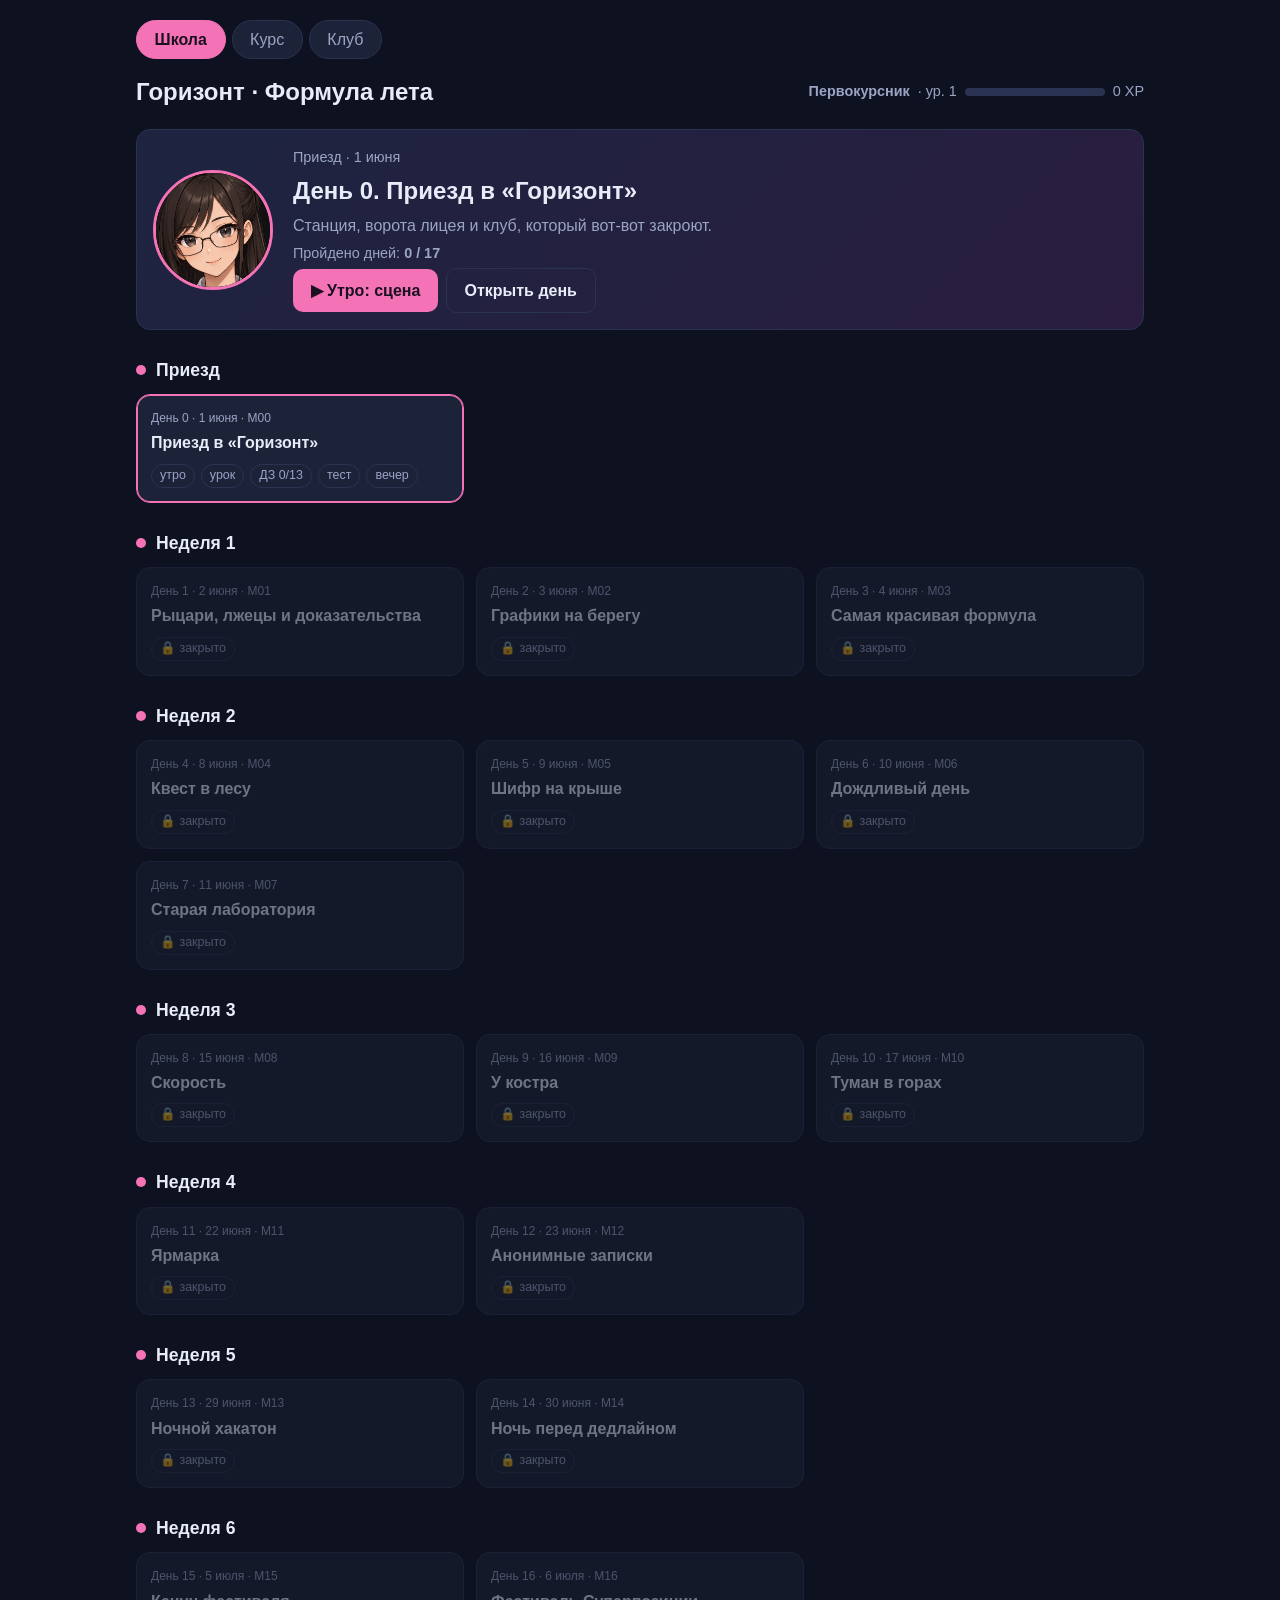
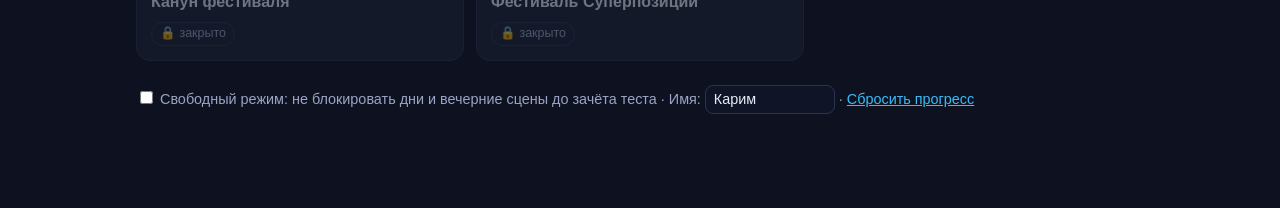
==== index.html @ 633d95f1 "Обновление игры" ====
<!doctype html>
<html lang="ru">
<head>
<meta charset="utf-8">
<meta name="viewport" content="width=device-width,initial-scale=1">
<title>Математика для квантового инженера</title>
<link rel="stylesheet" href="vendor/katex/katex.min.css">
<link rel="stylesheet" href="css/style.css">
</head>
<body>
<div id="app"></div>
<script src="vendor/katex/katex.min.js"></script>
<script src="vendor/katex/auto-render.min.js"></script>
<script src="js/sprites.js"></script>
<script src="js/world.js"></script>
<script src="js/course.js"></script>
<script src="js/curriculum.js"></script>
<script src="js/schedule.js"></script>
<script src="js/story/d00a.js"></script>
<script src="js/story/d00b.js"></script>
<script src="js/story/d01a.js"></script>
<script src="js/story/d01b.js"></script>
<script src="js/story/d02a.js"></script>
<script src="js/story/d02b.js"></script>
<script src="js/story/d03a.js"></script>
<script src="js/story/d03b.js"></script>
<script src="js/story/d04a.js"></script>
<script src="js/story/d04b.js"></script>
<script src="js/story/d05a.js"></script>
<script src="js/story/d05b.js"></script>
<script src="js/story/d06a.js"></script>
<script src="js/story/d06b.js"></script>
<script src="js/story/d07a.js"></script>
<script src="js/story/d07b.js"></script>
<script src="js/story/d08a.js"></script>
<script src="js/story/d08b.js"></script>
<script src="js/story/d09a.js"></script>
<script src="js/story/d09b.js"></script>
<script src="js/story/d10a.js"></script>
<script src="js/story/d10b.js"></script>
<script src="js/story/d11a.js"></script>
<script src="js/story/d11b.js"></script>
<script src="js/story/d12a.js"></script>
<script src="js/story/d12b.js"></script>
<script src="js/story/d13a.js"></script>
<script src="js/story/d13b.js"></script>
<script src="js/story/d14a.js"></script>
<script src="js/story/d14b.js"></script>
<script src="js/story/d15a.js"></script>
<script src="js/story/d15b.js"></script>
<script src="js/story/d16a.js"></script>
<script src="js/story/d16b.js"></script>
<script src="js/story/d16c.js"></script>
<script src="js/novel.js"></script>
<script src="js/modules/m00.js"></script>
<script src="js/modules/m01.js"></script>
<script src="js/modules/m02.js"></script>
<script src="js/modules/m03.js"></script>
<script src="js/modules/m04.js"></script>
<script src="js/modules/m05.js"></script>
<script src="js/modules/m06.js"></script>
<script src="js/modules/m07.js"></script>
<script src="js/modules/m08.js"></script>
<script src="js/modules/m09.js"></script>
<script src="js/modules/m10.js"></script>
<script src="js/modules/m11.js"></script>
<script src="js/modules/m12.js"></script>
<script src="js/modules/m13.js"></script>
<script src="js/modules/m14.js"></script>
<script src="js/modules/m15.js"></script>
<script src="js/modules/m16.js"></script>
<script src="js/engine.js"></script>
</body>
</html>
---- css/style.css ----
:root{--bg:#0e1220;--bg2:#161b2e;--card:#1c2238;--line:#2b3352;--tx:#e8ecf8;--mut:#9aa4c4;--acc:#f472b6;--acc2:#38bdf8;--ok:#34d399;--bad:#fb7185;--gold:#facc15;--r:14px}
*{box-sizing:border-box}
html,body{margin:0;height:100%;background:var(--bg);color:var(--tx);font:16px/1.6 -apple-system,"SF Pro Text","Segoe UI",Roboto,Arial,sans-serif}
a{color:var(--acc2)}
button{font:inherit;color:inherit;cursor:pointer}
.btn{background:var(--acc);color:#1a1020;border:0;border-radius:10px;padding:.55em 1.1em;font-weight:600}
.btn:hover{filter:brightness(1.1)}
.btn.ghost{background:transparent;border:1px solid var(--line);color:var(--tx)}
.btn.ghost:hover{border-color:var(--acc2)}
.btn.sm{padding:.3em .8em;font-size:.9em}
.btn[disabled]{opacity:.4;cursor:default}
.wrap{max-width:1040px;margin:0 auto;padding:20px 16px 80px}
.top{display:flex;align-items:center;gap:14px;flex-wrap:wrap;margin-bottom:18px}
.top h1{font-size:1.5rem;margin:0;flex:1}
.xp{display:flex;align-items:center;gap:8px;font-size:.9rem;color:var(--mut)}
.bar{width:140px;height:8px;border-radius:6px;background:var(--line);overflow:hidden}
.bar>i{display:block;height:100%;background:linear-gradient(90deg,var(--acc),var(--gold))}
.hero{display:flex;gap:20px;align-items:center;background:linear-gradient(135deg,#1d2440,#2a1d3f);border:1px solid var(--line);border-radius:var(--r);padding:16px;margin-bottom:22px}
.hero img,.hero svg{width:120px;height:120px;border-radius:50%;object-fit:cover;object-position:top;border:3px solid var(--acc);background:#111}
.hero p{margin:.2em 0;color:var(--mut)}
.block{margin:26px 0 8px}
.block h2{font-size:1.1rem;margin:0 0 10px;display:flex;align-items:center;gap:10px}
.block h2:before{content:"";width:10px;height:10px;border-radius:50%;background:var(--c)}
.grid{display:grid;grid-template-columns:repeat(auto-fill,minmax(250px,1fr));gap:12px}
.mod{background:var(--card);border:1px solid var(--line);border-radius:var(--r);padding:14px;cursor:pointer;transition:.15s;position:relative}
.mod:hover{transform:translateY(-2px);border-color:var(--c)}
.mod .n{font-size:.75rem;color:var(--mut)}
.mod .t{font-weight:600;margin:2px 0 8px}
.mod .st{display:flex;gap:6px;font-size:.78rem;color:var(--mut)}
.chip{padding:1px 8px;border-radius:20px;border:1px solid var(--line)}
.chip.on{background:rgba(52,211,153,.15);border-color:var(--ok);color:var(--ok)}
.mod.stub{opacity:.45}
.tabs{display:flex;gap:8px;flex-wrap:wrap;margin:14px 0}
.tab{background:var(--card);border:1px solid var(--line);border-radius:10px;padding:.5em 1em}
.tab.on{border-color:var(--acc);background:#2a1f3a}
.panel{background:var(--card);border:1px solid var(--line);border-radius:var(--r);padding:18px;margin-bottom:14px}
.panel h3{margin-top:0}
.task .q{margin-bottom:10px}
.task input[type=text]{background:#0f1426;border:1px solid var(--line);color:var(--tx);border-radius:8px;padding:.45em .7em;width:min(320px,100%);font:inherit}
.task .row{display:flex;gap:8px;flex-wrap:wrap;align-items:center}
.task .fb{margin-top:8px;font-size:.95rem}
.ok{color:var(--ok)}.bad{color:var(--bad)}
details.sol{margin-top:8px;color:var(--mut)}
details.sol[open]{color:var(--tx)}
.opt{display:block;padding:.45em .7em;margin:6px 0;border:1px solid var(--line);border-radius:10px;cursor:pointer}
.opt:hover{border-color:var(--acc2)}
.opt.sel{border-color:var(--acc);background:#2a1f3a}
.opt.right{border-color:var(--ok);background:rgba(52,211,153,.12)}
.opt.wrong{border-color:var(--bad);background:rgba(251,113,133,.12)}
.opt input{margin-right:8px}
.why{color:var(--mut);font-size:.92rem;margin:4px 0 0 4px}
.links a{display:block;padding:8px 0;border-bottom:1px solid var(--line);text-decoration:none}
.links small{color:var(--mut);display:block}
.kind{font-size:.72rem;border:1px solid var(--line);border-radius:6px;padding:0 6px;margin-right:6px;color:var(--mut)}
/* novel */
.stage{position:fixed;inset:0;background:radial-gradient(1200px 600px at 50% 0,#27305a 0,#10142a 60%,#0a0d1c 100%);display:flex;flex-direction:column;overflow:hidden}
.stage:before{content:"";position:absolute;inset:0;background:repeating-linear-gradient(90deg,transparent 0 119px,rgba(255,255,255,.025) 119px 120px),repeating-linear-gradient(0deg,transparent 0 119px,rgba(255,255,255,.025) 119px 120px)}
.stage .hud{position:relative;z-index:3;display:flex;gap:10px;align-items:center;padding:10px 14px}
.stage .hud .ttl{flex:1;color:var(--mut);font-size:.9rem;white-space:nowrap;overflow:hidden;text-overflow:ellipsis}
.sprite{position:absolute;bottom:0;left:50%;transform:translateX(-50%);height:88%;max-width:90%;z-index:1;display:flex;align-items:flex-end;justify-content:center;pointer-events:none}
.sprite img,.sprite svg{height:100%;max-width:100%;object-fit:contain;animation:breath 4s ease-in-out infinite;transform-origin:bottom center;filter:drop-shadow(0 8px 24px rgba(0,0,0,.5))}
.sprite.dim img,.sprite.dim svg{filter:brightness(.55) drop-shadow(0 8px 24px rgba(0,0,0,.5))}
@keyframes breath{0%,100%{transform:scaleY(1)}50%{transform:scaleY(1.008)}}
.dlg{position:absolute;left:0;right:0;bottom:0;z-index:4;padding:12px;display:flex;justify-content:center}
.dlg .box{width:min(900px,100%);background:rgba(14,18,32,.92);border:1px solid var(--line);border-radius:16px;padding:14px 18px 12px;backdrop-filter:blur(6px);min-height:130px;cursor:pointer}
.dlg .who{display:inline-block;background:var(--acc);color:#1a1020;font-weight:700;padding:1px 12px;border-radius:20px;font-size:.85rem;margin:-26px 0 6px}
.dlg .who.you{background:var(--acc2)}
.dlg .who.narr{background:var(--mut)}
.dlg .txt{font-size:1.05rem;min-height:3.2em;animation:fade .25s}
@keyframes fade{from{opacity:0;transform:translateY(4px)}to{opacity:1}}
.dlg .nx{text-align:right;color:var(--mut);font-size:.8rem}
.dlg .opts button{display:block;width:100%;text-align:left;margin:6px 0;background:var(--card);border:1px solid var(--line);border-radius:10px;padding:.5em .8em}
.dlg .opts button:hover{border-color:var(--acc)}
.dlg .opts button.right{border-color:var(--ok);background:rgba(52,211,153,.12)}
.dlg .opts button.wrong{border-color:var(--bad);background:rgba(251,113,133,.12)}
.board{position:absolute;inset:44px 12px 150px;z-index:5;background:#16342f;background:linear-gradient(160deg,#173a34,#0f2623);border:8px solid #6b4a2b;border-radius:12px;box-shadow:0 12px 40px rgba(0,0,0,.6);display:flex;flex-direction:column}
.board h3{margin:0;padding:12px 18px 6px;color:#fde68a;font-weight:600}
.board .bd{flex:1;overflow:auto;padding:4px 20px 12px;font-size:1.02rem}
.board .bd p{margin:.5em 0}
.board .ft{padding:10px 16px;text-align:right}
.board .bd table{border-collapse:collapse;margin:.6em 0}
.board .bd td,.board .bd th{border:1px solid rgba(255,255,255,.25);padding:4px 10px}
.board .bd code,.panel code{background:rgba(0,0,0,.35);padding:1px 6px;border-radius:5px;font-family:ui-monospace,Menlo,monospace;font-size:.92em}
.board .bd pre,.panel pre{background:rgba(0,0,0,.4);padding:10px 12px;border-radius:8px;overflow:auto}
.box-note{border-left:3px solid var(--gold);background:rgba(250,204,21,.07);padding:6px 12px;margin:.7em 0;border-radius:0 8px 8px 0}
.box-key{border-left:3px solid var(--acc2);background:rgba(56,189,248,.07);padding:6px 12px;margin:.7em 0;border-radius:0 8px 8px 0}
.box-warn{border-left:3px solid var(--bad);background:rgba(251,113,133,.07);padding:6px 12px;margin:.7em 0;border-radius:0 8px 8px 0}
.toast{position:fixed;top:14px;left:50%;transform:translateX(-50%);background:var(--gold);color:#241a00;font-weight:700;padding:8px 18px;border-radius:30px;z-index:50;animation:fade .3s}
.howto{font-size:.9rem;color:var(--mut)}
.howto code{background:#0f1426;padding:1px 6px;border-radius:5px}
@media(max-width:640px){.sprite{height:70%}.hero{flex-direction:column;text-align:center}.board{inset:44px 6px 170px}}
.sprite{transition:left .35s ease}
@media(min-width:900px){.stage.hb .sprite{left:17%;height:80%}.stage.hb .board{left:33%}.stage.hb .dlg .box{margin-left:auto;width:min(900px,66%);margin-right:12px}.stage.hb .dlg{justify-content:flex-end}}
.row{display:flex;gap:8px;flex-wrap:wrap;align-items:center}
.inp{background:#0f1426;border:1px solid var(--line);color:var(--tx);border-radius:8px;padding:.45em .7em;font:inherit;width:min(420px,100%)}
.inp:focus{outline:none;border-color:var(--acc2)}
.inp.sm{width:130px;padding:2px 8px}
.search{margin:0 0 6px}
.search .inp{width:100%}
#qr a{display:block;padding:8px 12px;margin-top:6px;background:var(--card);border:1px solid var(--line);border-radius:10px;text-decoration:none;color:var(--tx)}
#qr a:hover{border-color:var(--acc2)}
#qr small{display:block;color:var(--mut)}
.block h2 .exam{margin-left:auto}
.task.solved{border-color:rgba(52,211,153,.45)}
.notes{scroll-margin-top:12px}
.notes h3{color:#fde68a}
.notes table,.bd table{border-collapse:collapse;margin:.6em 0}
.notes td,.notes th{border:1px solid var(--line);padding:4px 10px}
.flash{animation:flash 1.6s ease}
@keyframes flash{0%{box-shadow:0 0 0 3px var(--gold)}100%{box-shadow:0 0 0 0 transparent}}
.prog{position:absolute;top:0;left:0;right:0;height:3px;z-index:6;background:rgba(255,255,255,.06)}
.prog i{display:block;height:100%;background:linear-gradient(90deg,var(--acc),var(--gold));transition:width .3s}
.dlg .txt.narr{font-style:italic;color:var(--mut)}
.sprite video{height:100%;max-width:100%;object-fit:contain;filter:drop-shadow(0 8px 24px rgba(0,0,0,.5))}
.sprite.dim video{filter:brightness(.55) drop-shadow(0 8px 24px rgba(0,0,0,.5))}
.katex-display{overflow-x:auto;overflow-y:hidden;padding:2px 0}
.panel .katex-display,.board .katex-display{margin:.6em 0}
.dlg .opts button.locked{opacity:.8}.dlg .opts button.locked:hover{border-color:var(--line)}
.hero #heroImg{width:120px;height:120px;border-radius:50%;overflow:hidden;border:3px solid var(--acc);background:#111;flex:none}
.hero #heroImg img,.hero #heroImg svg{width:100%;height:100%;border:0;border-radius:0;object-fit:cover;object-position:50% 0;transform:scale(2.3);transform-origin:50% 11%}
/* ---- novel player (chapters + lessons) ---- */
.stage.vn{background:#05060f}
.stage.vn:before{display:none}
.bgl{position:absolute;inset:0;background-size:cover;background-position:center;opacity:0;transition:opacity .7s ease;z-index:0}
.bgl.on{opacity:1}
.stage.vn:after{content:"";position:absolute;inset:0;background:linear-gradient(180deg,rgba(0,0,0,.18),rgba(0,0,0,0) 30%,rgba(0,0,0,0) 60%,rgba(0,0,0,.45));z-index:1;pointer-events:none}
.cast{position:absolute;inset:0;z-index:2;pointer-events:none;transition:transform .45s ease;transform-origin:50% 100%}
.ch{position:absolute;bottom:0;height:88%;width:36%;transform:translateX(-50%);display:flex;align-items:flex-end;justify-content:center;transition:left .45s ease,opacity .35s ease,filter .35s ease,transform .35s ease}
.ch .art{width:100%;height:100%;display:flex;align-items:flex-end;justify-content:center}
.ch img,.ch svg,.ch video{height:100%;max-width:100%;object-fit:contain;filter:drop-shadow(0 8px 22px rgba(0,0,0,.55));animation:breath 4.5s ease-in-out infinite;transform-origin:bottom center}
.ch.s-farleft{left:12%}.ch.s-left{left:30%}.ch.s-center{left:50%}.ch.s-right{left:70%}.ch.s-farright{left:88%}
.ch.in{opacity:0;transform:translateX(-50%) translateY(26px)}
.ch.out{opacity:0}
.ch.dim{filter:brightness(.62) saturate(.85)}
.ch.on{z-index:3}
@media(min-width:900px){.stage.hb .cast{transform:translateX(-30%) scale(.9)}}
.vn .hud{z-index:6}
.titlecard{position:absolute;inset:0;z-index:7;background:rgba(0,0,0,.82);display:flex;flex-direction:column;align-items:center;justify-content:center;text-align:center;padding:24px;cursor:pointer;animation:fade .5s}
.tc-main{font-size:clamp(1.6rem,4.5vw,3rem);font-weight:700;letter-spacing:.04em;color:#fff}
.tc-sub{margin-top:14px;font-size:clamp(1rem,2vw,1.35rem);color:#cbd5e1;max-width:760px}
.fx-shake{animation:shake .45s}
@keyframes shake{0%,100%{transform:none}20%{transform:translate(-8px,3px)}40%{transform:translate(7px,-4px)}60%{transform:translate(-5px,2px)}80%{transform:translate(4px,-2px)}}
.fx-flash:before{display:block;content:"";position:absolute;inset:0;background:#fff;z-index:8;animation:flash2 .6s forwards;pointer-events:none}
@keyframes flash2{from{opacity:.9}to{opacity:0}}
.dlg .opts button.picked{border-color:var(--acc);background:#2a1f3a}
.dlg .who{box-shadow:0 2px 8px rgba(0,0,0,.35)}
.toast.trust{color:#1a1020}
/* ---- school ---- */
.navbar{display:flex;gap:6px;margin:0 0 14px}
.navbar a{padding:.35em 1.1em;border:1px solid var(--line);border-radius:30px;text-decoration:none;color:var(--mut);background:var(--card)}
.navbar a.on{color:#1a1020;background:var(--acc);border-color:var(--acc);font-weight:700}
.mod.day.cur{border-color:var(--acc);box-shadow:0 0 0 1px var(--acc) inset}
.step{display:flex;gap:14px;align-items:center}
.step.locked{opacity:.55}
.stn{width:34px;height:34px;border-radius:50%;border:2px solid var(--line);display:flex;align-items:center;justify-content:center;font-weight:700;flex:none}
.stn.ok{background:rgba(52,211,153,.18);border-color:var(--ok);color:var(--ok)}
.cards{grid-template-columns:repeat(auto-fill,minmax(360px,1fr))}
.clubcard{display:flex;gap:14px;align-items:flex-start;border-color:var(--c)}
.face{width:104px;height:104px;border-radius:50%;overflow:hidden;border:3px solid var(--c);background:#111;flex:none}
.face img,.face svg{width:100%;height:100%;object-fit:cover;object-position:50% 0;transform:scale(2.3);transform-origin:50% 11%}
.hearts i{font-style:normal;color:#3a4058;font-size:1.05rem}
.hearts i.on{color:#fb7185}
@media(max-width:640px){.ch{width:62%}.cards{grid-template-columns:1fr}}
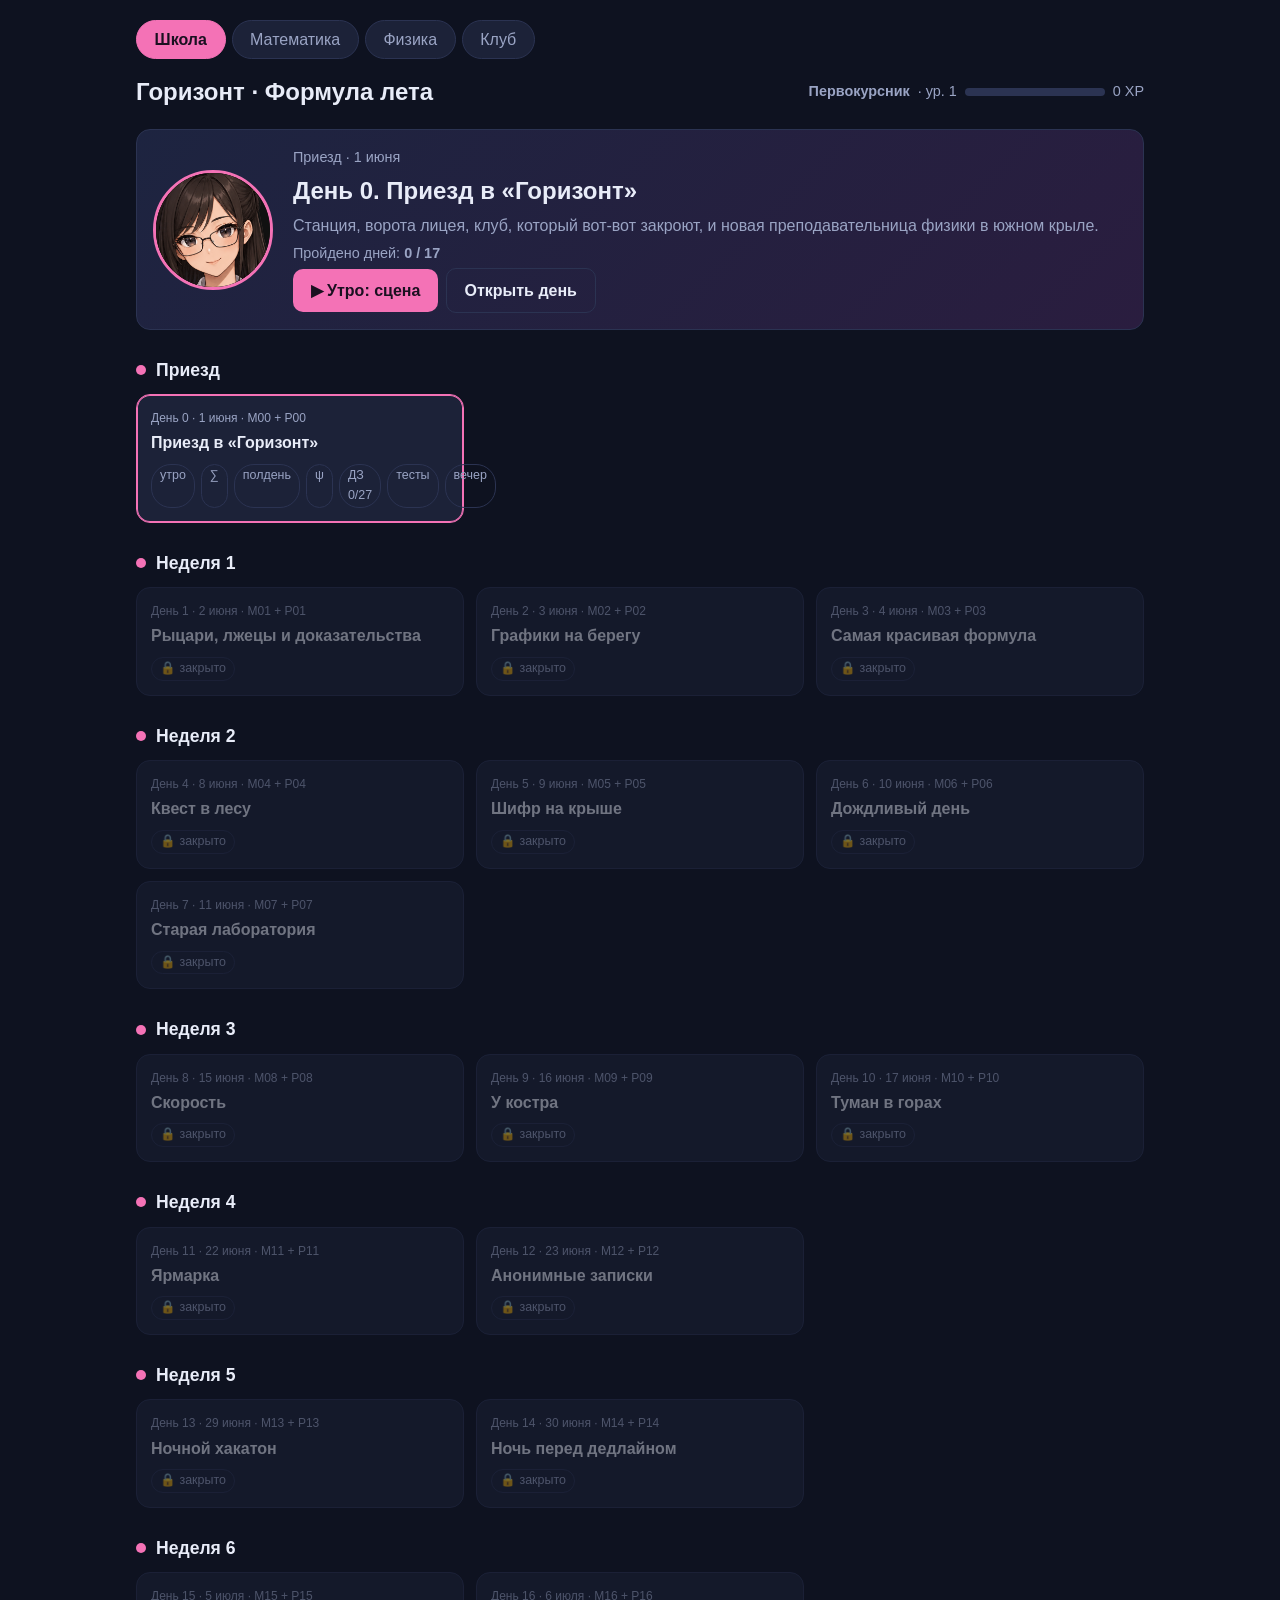
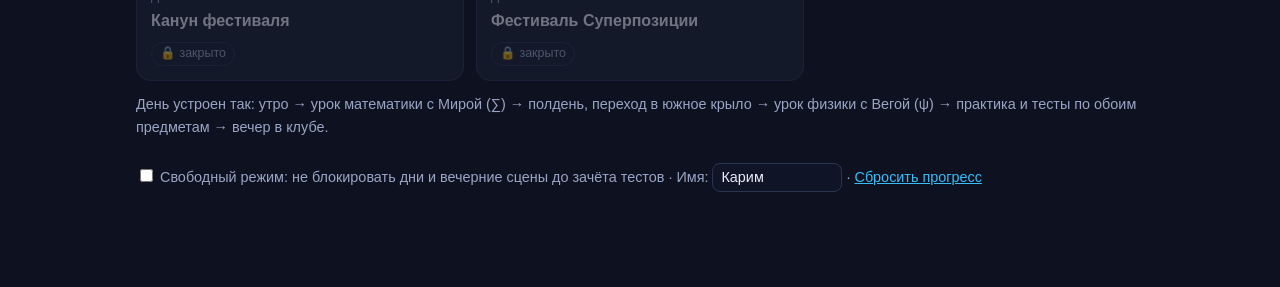
==== commit 963dcdb2: "Физический трек: Вега, 17 модулей P00–P16, полуденные сцены, лаборатория quantum-lab" ====
--- a/index.html
+++ b/index.html
@@ -3,7 +3,7 @@
 <head>
 <meta charset="utf-8">
 <meta name="viewport" content="width=device-width,initial-scale=1">
-<title>Математика для квантового инженера</title>
+<title>Горизонт · Формула лета</title>
 <link rel="stylesheet" href="vendor/katex/katex.min.css">
 <link rel="stylesheet" href="css/style.css">
 </head>
@@ -17,40 +17,58 @@
 <script src="js/curriculum.js"></script>
 <script src="js/schedule.js"></script>
 <script src="js/story/d00a.js"></script>
+<script src="js/story/d00m.js"></script>
 <script src="js/story/d00b.js"></script>
 <script src="js/story/d01a.js"></script>
+<script src="js/story/d01m.js"></script>
 <script src="js/story/d01b.js"></script>
 <script src="js/story/d02a.js"></script>
+<script src="js/story/d02m.js"></script>
 <script src="js/story/d02b.js"></script>
 <script src="js/story/d03a.js"></script>
+<script src="js/story/d03m.js"></script>
 <script src="js/story/d03b.js"></script>
 <script src="js/story/d04a.js"></script>
+<script src="js/story/d04m.js"></script>
 <script src="js/story/d04b.js"></script>
 <script src="js/story/d05a.js"></script>
+<script src="js/story/d05m.js"></script>
 <script src="js/story/d05b.js"></script>
 <script src="js/story/d06a.js"></script>
+<script src="js/story/d06m.js"></script>
 <script src="js/story/d06b.js"></script>
 <script src="js/story/d07a.js"></script>
+<script src="js/story/d07m.js"></script>
 <script src="js/story/d07b.js"></script>
 <script src="js/story/d08a.js"></script>
+<script src="js/story/d08m.js"></script>
 <script src="js/story/d08b.js"></script>
 <script src="js/story/d09a.js"></script>
+<script src="js/story/d09m.js"></script>
 <script src="js/story/d09b.js"></script>
 <script src="js/story/d10a.js"></script>
+<script src="js/story/d10m.js"></script>
 <script src="js/story/d10b.js"></script>
 <script src="js/story/d11a.js"></script>
+<script src="js/story/d11m.js"></script>
 <script src="js/story/d11b.js"></script>
 <script src="js/story/d12a.js"></script>
+<script src="js/story/d12m.js"></script>
 <script src="js/story/d12b.js"></script>
 <script src="js/story/d13a.js"></script>
+<script src="js/story/d13m.js"></script>
 <script src="js/story/d13b.js"></script>
 <script src="js/story/d14a.js"></script>
+<script src="js/story/d14m.js"></script>
 <script src="js/story/d14b.js"></script>
 <script src="js/story/d15a.js"></script>
+<script src="js/story/d15m.js"></script>
 <script src="js/story/d15b.js"></script>
 <script src="js/story/d16a.js"></script>
+<script src="js/story/d16m.js"></script>
 <script src="js/story/d16b.js"></script>
 <script src="js/story/d16c.js"></script>
+<script src="js/voice.js"></script>
 <script src="js/novel.js"></script>
 <script src="js/modules/m00.js"></script>
 <script src="js/modules/m01.js"></script>
@@ -69,6 +87,23 @@
 <script src="js/modules/m14.js"></script>
 <script src="js/modules/m15.js"></script>
 <script src="js/modules/m16.js"></script>
+<script src="js/modules/p00.js"></script>
+<script src="js/modules/p01.js"></script>
+<script src="js/modules/p02.js"></script>
+<script src="js/modules/p03.js"></script>
+<script src="js/modules/p04.js"></script>
+<script src="js/modules/p05.js"></script>
+<script src="js/modules/p06.js"></script>
+<script src="js/modules/p07.js"></script>
+<script src="js/modules/p08.js"></script>
+<script src="js/modules/p09.js"></script>
+<script src="js/modules/p10.js"></script>
+<script src="js/modules/p11.js"></script>
+<script src="js/modules/p12.js"></script>
+<script src="js/modules/p13.js"></script>
+<script src="js/modules/p14.js"></script>
+<script src="js/modules/p15.js"></script>
+<script src="js/modules/p16.js"></script>
 <script src="js/engine.js"></script>
 </body>
 </html>
--- a/css/style.css
+++ b/css/style.css
@@ -161,3 +161,13 @@
 .hearts i{font-style:normal;color:#3a4058;font-size:1.05rem}
 .hearts i.on{color:#fb7185}
 @media(max-width:640px){.ch{width:62%}.cards{grid-template-columns:1fr}}
+
+.ch .art:empty{opacity:0}
+.ch .art{transition:opacity .25s}
+.face:empty,#heroImg:empty{background:#161c33}
+
+/* ---- physics lab (iframe) ---- */
+.labframe{width:100%;height:640px;border:1px solid var(--line);border-radius:12px;background:#090b10;display:block}
+.labbtns{margin:6px 0 10px}
+.hero a.btn{text-decoration:none}
+@media(max-width:640px){.labframe{height:520px}}
